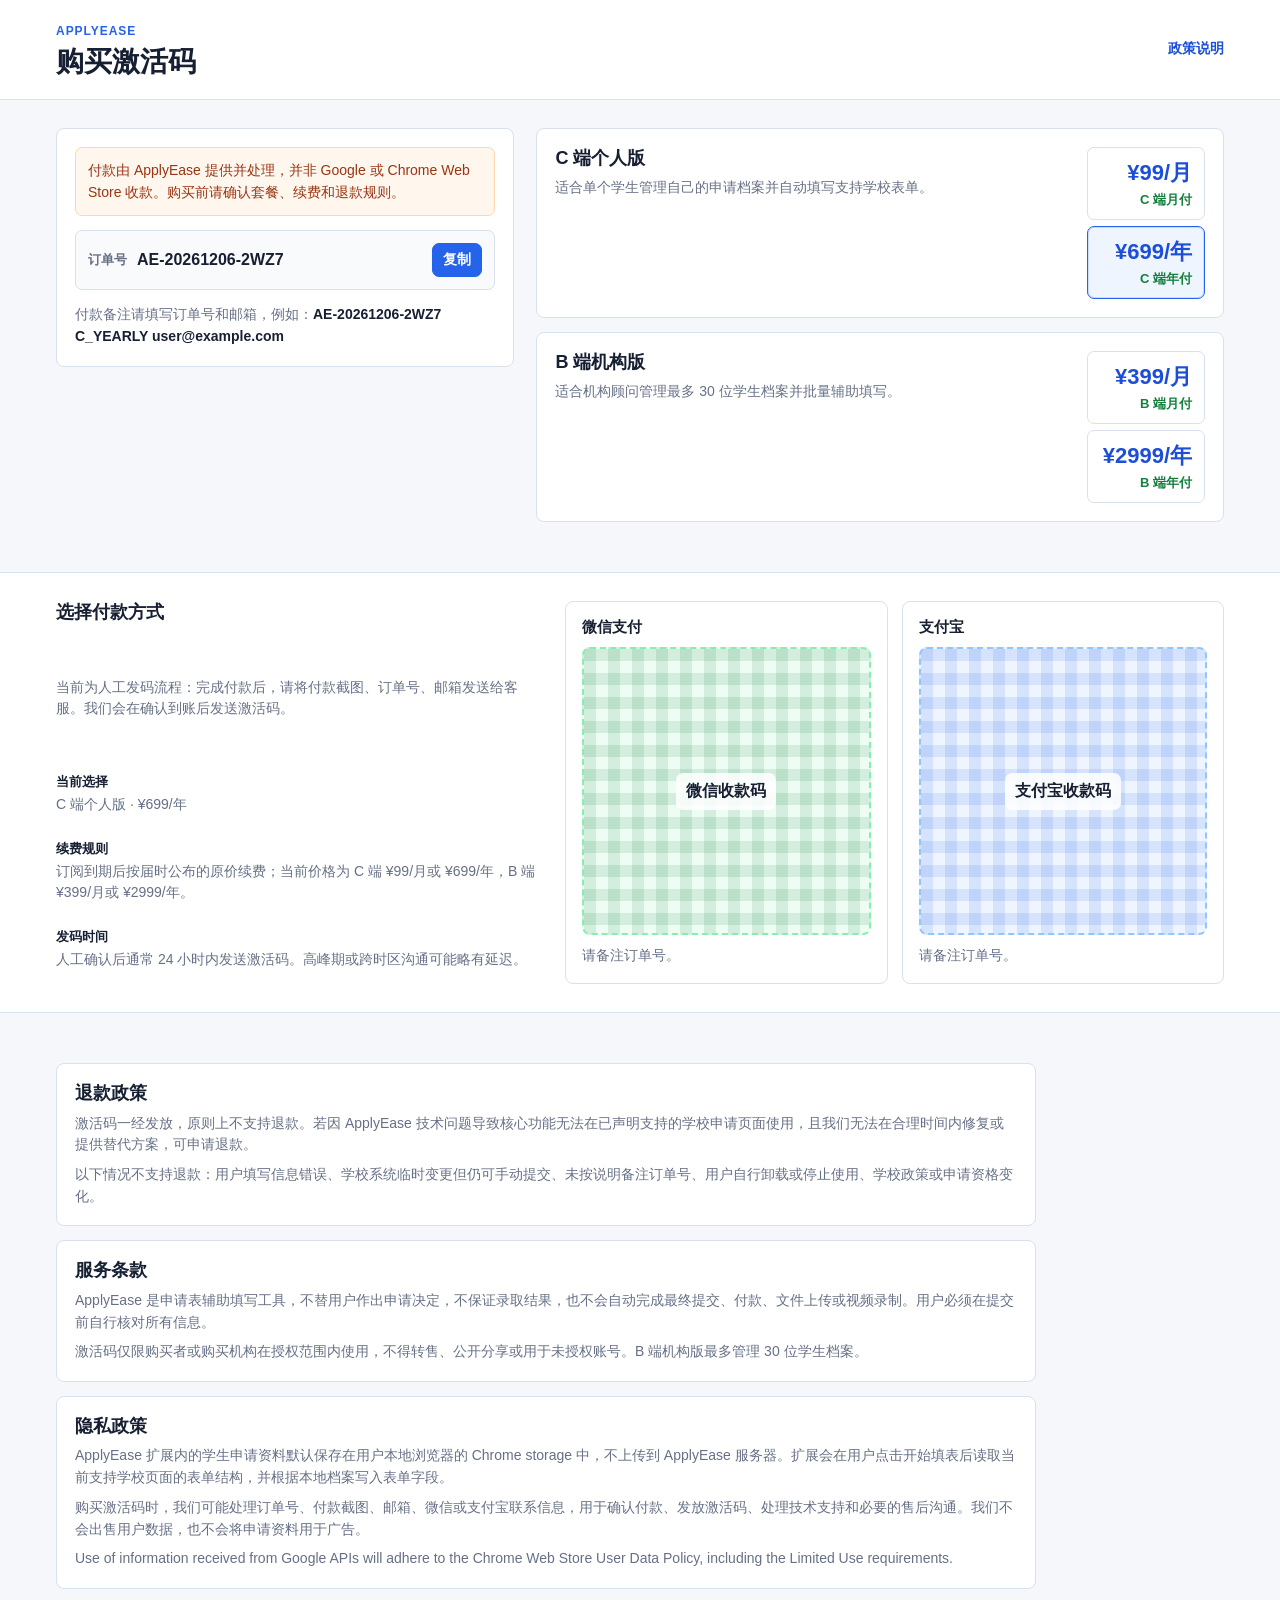
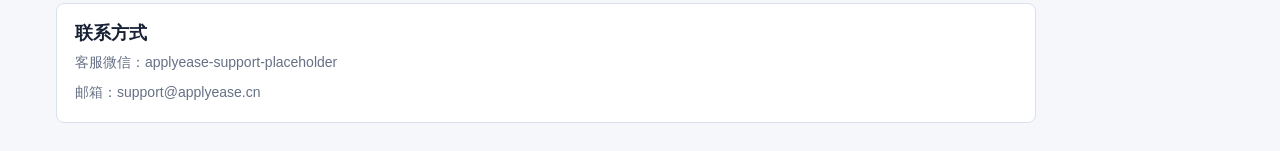
==== index.html @ 9ea3ce3e "Add ApplyEase checkout pages" ====
<!doctype html>
<html lang="zh-CN">
  <head>
    <meta charset="utf-8" />
    <meta name="viewport" content="width=device-width, initial-scale=1" />
    <meta http-equiv="refresh" content="0; url=./checkout.html" />
    <title>ApplyEase</title>
    <link rel="canonical" href="./checkout.html" />
    <style>
      body {
        display: grid;
        min-height: 100vh;
        place-items: center;
        margin: 0;
        background: #f5f7fb;
        color: #172033;
        font-family: -apple-system, BlinkMacSystemFont, "Segoe UI", sans-serif;
      }

      main {
        display: grid;
        gap: 12px;
        max-width: 520px;
        padding: 24px;
      }

      a {
        color: #2563eb;
        font-weight: 700;
      }
    </style>
  </head>
  <body>
    <main>
      <h1>ApplyEase</h1>
      <p>正在前往购买激活码页面。</p>
      <p><a href="./checkout.html">如果没有自动跳转，请点击这里。</a></p>
    </main>
  </body>
</html>
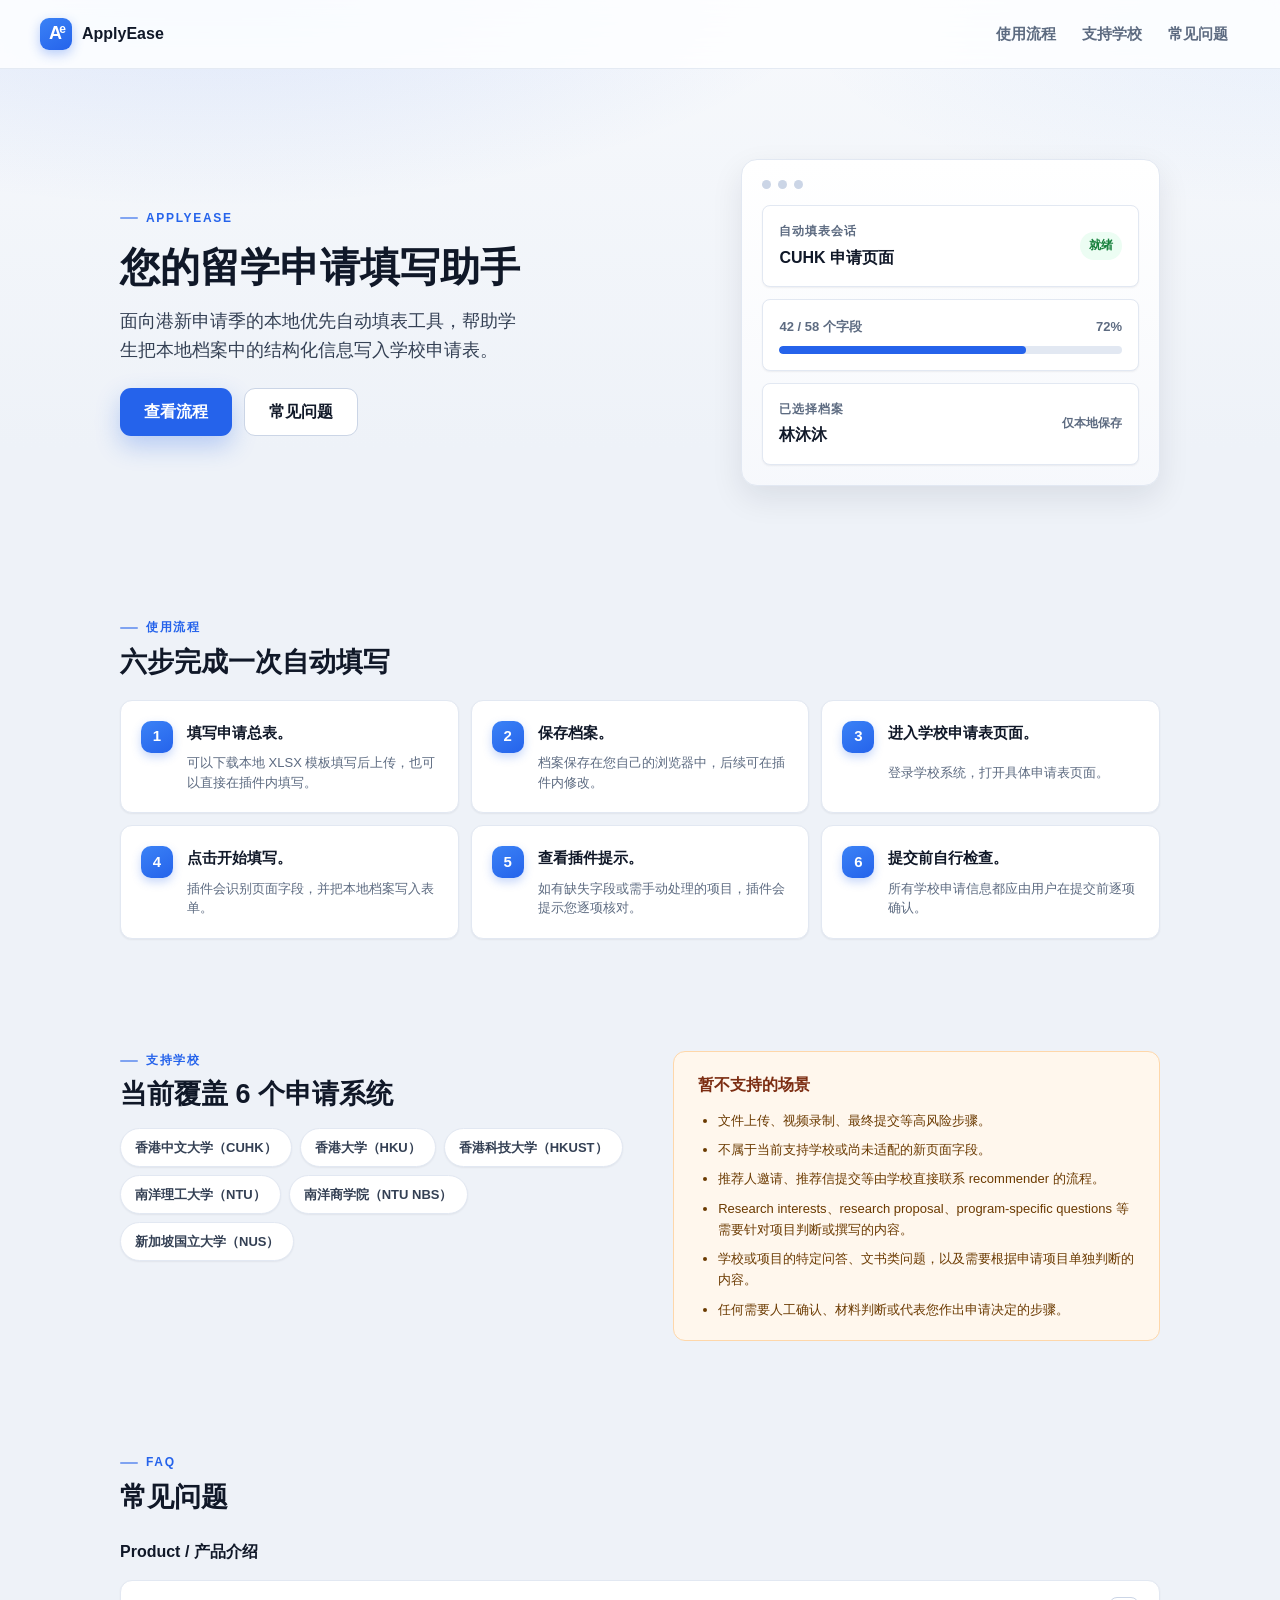
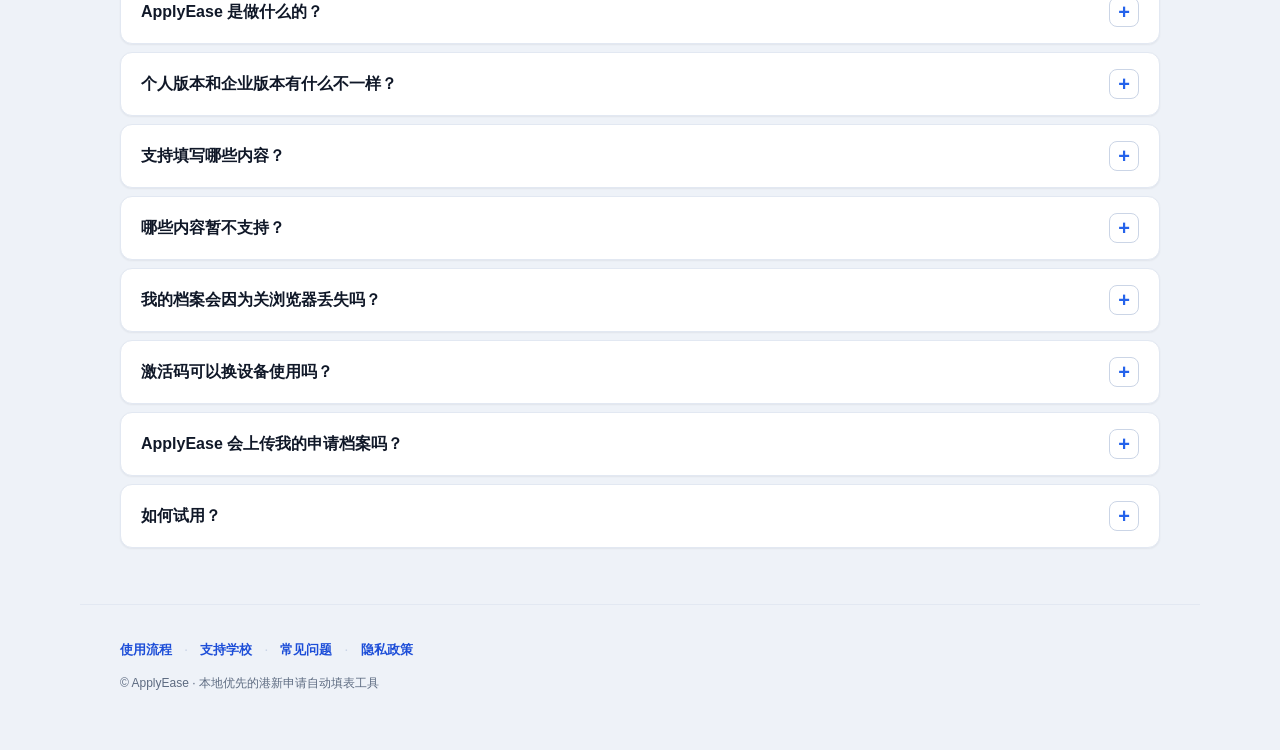
==== commit 3022d319: "chore: serve checkout at domain root, drop /checkout path Rename checkout.html to index.html so appl" ====
--- a/index.html
+++ b/index.html
@@ -3,38 +3,178 @@
   <head>
     <meta charset="utf-8" />
     <meta name="viewport" content="width=device-width, initial-scale=1" />
-    <meta http-equiv="refresh" content="0; url=./checkout.html" />
-    <title>ApplyEase</title>
-    <link rel="canonical" href="./checkout.html" />
-    <style>
-      body {
-        display: grid;
-        min-height: 100vh;
-        place-items: center;
-        margin: 0;
-        background: #f5f7fb;
-        color: #172033;
-        font-family: -apple-system, BlinkMacSystemFont, "Segoe UI", sans-serif;
-      }
-
-      main {
-        display: grid;
-        gap: 12px;
-        max-width: 520px;
-        padding: 24px;
-      }
-
-      a {
-        color: #2563eb;
-        font-weight: 700;
-      }
-    </style>
+    <title>ApplyEase 留学申请填写助手</title>
+    <link rel="icon" href="data:image/svg+xml,%3Csvg xmlns='http://www.w3.org/2000/svg' viewBox='0 0 32 32'%3E%3Crect width='32' height='32' rx='7' fill='%232563eb'/%3E%3Cpath d='M9 22 15 8h3l6 14h-3l-1.2-3H13.2L12 22H9Zm5.2-5.7h4.6L16.5 11l-2.3 5.3Z' fill='white'/%3E%3C/svg%3E" />
+    <link rel="stylesheet" href="checkout.css" />
   </head>
   <body>
-    <main>
-      <h1>ApplyEase</h1>
-      <p>正在前往购买激活码页面。</p>
-      <p><a href="./checkout.html">如果没有自动跳转，请点击这里。</a></p>
+    <header class="topbar">
+      <a class="brand" href="#top" aria-label="ApplyEase home">
+        <span class="brand-mark" aria-hidden="true">
+          <span class="brand-a">A</span>
+          <span class="brand-e">e</span>
+        </span>
+        <span class="brand-name">ApplyEase</span>
+      </a>
+      <nav aria-label="Website sections">
+        <a href="#workflow">使用流程</a>
+        <a href="#schools">支持学校</a>
+        <a href="#faq">常见问题</a>
+      </nav>
+    </header>
+
+    <main id="top">
+      <section class="hero-band">
+        <div class="hero-copy">
+          <p class="eyebrow">ApplyEase</p>
+          <h1>您的留学申请填写助手</h1>
+          <p class="hero-subtitle">面向港新申请季的本地优先自动填表工具，帮助学生把本地档案中的结构化信息写入学校申请表。</p>
+          <div class="hero-actions" aria-label="Website actions">
+            <a class="primary-link" href="#workflow">查看流程</a>
+            <a class="secondary-link" href="#faq">常见问题</a>
+          </div>
+        </div>
+        <div class="product-preview" aria-label="ApplyEase product preview">
+          <div class="preview-window-bar">
+            <span></span>
+            <span></span>
+            <span></span>
+          </div>
+          <div class="preview-card">
+            <div>
+              <p class="preview-kicker">自动填表会话</p>
+              <strong>CUHK 申请页面</strong>
+            </div>
+            <span class="preview-pill">就绪</span>
+          </div>
+          <div class="preview-progress">
+            <div class="preview-progress-meta">
+              <span>42 / 58 个字段</span>
+              <span>72%</span>
+            </div>
+            <div class="preview-track"><span></span></div>
+          </div>
+          <div class="preview-card">
+            <div>
+              <p class="preview-kicker">已选择档案</p>
+              <strong>林沐沐</strong>
+            </div>
+            <span class="preview-muted">仅本地保存</span>
+          </div>
+        </div>
+      </section>
+
+      <section class="workflow-band" aria-label="使用流程">
+        <div id="workflow" class="section-heading">
+          <p class="eyebrow">使用流程</p>
+          <h2>六步完成一次自动填写</h2>
+        </div>
+        <ol class="workflow-list">
+          <li><strong>填写申请总表。</strong><span>可以下载本地 XLSX 模板填写后上传，也可以直接在插件内填写。</span></li>
+          <li><strong>保存档案。</strong><span>档案保存在您自己的浏览器中，后续可在插件内修改。</span></li>
+          <li><strong>进入学校申请表页面。</strong><span>登录学校系统，打开具体申请表页面。</span></li>
+          <li><strong>点击开始填写。</strong><span>插件会识别页面字段，并把本地档案写入表单。</span></li>
+          <li><strong>查看插件提示。</strong><span>如有缺失字段或需手动处理的项目，插件会提示您逐项核对。</span></li>
+          <li><strong>提交前自行检查。</strong><span>所有学校申请信息都应由用户在提交前逐项确认。</span></li>
+        </ol>
+      </section>
+
+      <section class="scope-band" aria-label="支持学校">
+        <div>
+          <div id="schools" class="section-heading">
+            <p class="eyebrow">支持学校</p>
+            <h2>当前覆盖 6 个申请系统</h2>
+          </div>
+          <div class="school-grid" aria-label="Supported schools">
+            <span>香港中文大学（CUHK）</span>
+            <span>香港大学（HKU）</span>
+            <span>香港科技大学（HKUST）</span>
+            <span>南洋理工大学（NTU）</span>
+            <span>南洋商学院（NTU NBS）</span>
+            <span>新加坡国立大学（NUS）</span>
+          </div>
+        </div>
+        <div class="unsupported-panel">
+          <h3>暂不支持的场景</h3>
+          <ul>
+            <li>文件上传、视频录制、最终提交等高风险步骤。</li>
+            <li>不属于当前支持学校或尚未适配的新页面字段。</li>
+            <li>推荐人邀请、推荐信提交等由学校直接联系 recommender 的流程。</li>
+            <li>Research interests、research proposal、program-specific questions 等需要针对项目判断或撰写的内容。</li>
+            <li>学校或项目的特定问答、文书类问题，以及需要根据申请项目单独判断的内容。</li>
+            <li>任何需要人工确认、材料判断或代表您作出申请决定的步骤。</li>
+          </ul>
+        </div>
+      </section>
+
+      <section class="faq-band" aria-label="常见问题">
+        <div id="faq" class="section-heading">
+          <p class="eyebrow">FAQ</p>
+          <h2>常见问题</h2>
+        </div>
+        <div class="faq-sections">
+          <section class="faq-group" aria-labelledby="faq-product-title">
+            <h3 id="faq-product-title">Product / 产品介绍</h3>
+            <div class="accordion-list">
+              <details class="accordion-item">
+                <summary>ApplyEase 是做什么的？</summary>
+                <p>ApplyEase 是一个 Chrome 扩展，用来把用户本地保存的学生档案信息辅助写入学校申请表。它更适合处理个人信息、联系方式、教育经历、考试成绩、工作经历、奖项、活动和发表经历等结构化字段。</p>
+              </details>
+              <details class="accordion-item">
+                <summary>个人版本和企业版本有什么不一样？</summary>
+                <p>个人版本用于管理 1 个学生档案；企业版本支持管理 1-30 个学生档案，并可在不同学生档案之间切换。</p>
+              </details>
+              <details class="accordion-item">
+                <summary>支持填写哪些内容？</summary>
+                <p>ApplyEase 支持填写个人信息、联系方式、教育经历、考试成绩、工作/实习经历、奖项、活动、发表/研究经历等结构化字段。</p>
+              </details>
+              <details class="accordion-item">
+                <summary>哪些内容暂不支持？</summary>
+                <p>暂不支持文件上传、视频录制、最终提交页、未适配学校页面，以及需要人工判断、创作或改写申请内容的场景。学校表单有时会有改动，提交申请前请您务必细心核对所有字段。</p>
+              </details>
+              <details class="accordion-item">
+                <summary>我的档案会因为关浏览器丢失吗？</summary>
+                <p>不会。您的申请档案只保存在您自己的浏览器里，不上传云端，不发送给 AI，完全隐私。</p>
+                <p><strong>✓ 不会丢失：</strong>关闭浏览器、重启电脑、关闭插件面板、扩展更新版本 —— 数据全部保留。再次打开扩展，档案自动恢复。</p>
+                <p><strong>⚠️ 以下情况会丢失，请提前导出备份：</strong></p>
+                <ul>
+                  <li>在「我的档案」表单里填了内容但<strong>没点保存</strong>就关闭窗口 —— 未保存的内容会丢</li>
+                  <li>在 Chrome 设置里<strong>清除浏览数据</strong>，并选择清除网站或扩展相关数据</li>
+                  <li><strong>卸载 ApplyEase 扩展</strong>或删除当前 Chrome 用户资料</li>
+                  <li>在 Chrome <strong>无痕（隐私）模式</strong>下使用扩展 —— 关闭无痕窗口即清除</li>
+                  <li><strong>换设备 / 重装系统</strong> —— 扩展数据只存本地，不跨设备同步。请提前下载档案备份或 PDF 留底</li>
+                </ul>
+                <p><strong>建议：</strong>每次重大修改后下载一份档案备份，存到云盘或邮箱里。换设备时上传备份即可恢复。</p>
+              </details>
+              <details class="accordion-item">
+                <summary>激活码可以换设备使用吗？</summary>
+                <p>暂不支持。激活码会绑定到首次激活时的浏览器资料/设备。</p>
+              </details>
+              <details class="accordion-item">
+                <summary>ApplyEase 会上传我的申请档案吗？</summary>
+                <p>不会。申请档案只存在您的本地浏览器中，不会上传云端，不会发给 AI，不会发给服务端。</p>
+              </details>
+              <details class="accordion-item">
+                <summary>如何试用？</summary>
+                <p>请联系客服。</p>
+              </details>
+            </div>
+          </section>
+        </div>
+      </section>
+
+      <footer class="site-footer">
+        <p class="footer-links">
+          <a href="#workflow">使用流程</a>
+          <span aria-hidden="true">·</span>
+          <a href="#schools">支持学校</a>
+          <span aria-hidden="true">·</span>
+          <a href="#faq">常见问题</a>
+          <span aria-hidden="true">·</span>
+          <a href="privacy.html">隐私政策</a>
+        </p>
+        <p class="footer-copy">© ApplyEase · 本地优先的港新申请自动填表工具</p>
+      </footer>
     </main>
   </body>
 </html>
--- a/checkout.css
+++ b/checkout.css
@@ -0,0 +1,904 @@
+/* ==========================================================================
+   ApplyEase Checkout — design system
+   纯静态：仅 CSS + 系统字体栈，无框架、无外部依赖。
+   ========================================================================== */
+:root {
+  color-scheme: light;
+
+  /* 配色：以信任蓝为主色，中性灰打底，暖色用于边界提醒 */
+  --bg: #eef2f8;
+  --bg-grad-top: #f7f9fc;
+  --ink: #101828;
+  --ink-soft: #344054;
+  --muted: #5d6b81;
+  --line: #e2e8f2;
+  --line-strong: #cbd5e6;
+  --panel: #ffffff;
+  --panel-tint: #f6f8fc;
+
+  --primary: #2563eb;
+  --primary-dark: #1d4ed8;
+  --primary-soft: #eef4ff;
+  --primary-ring: rgba(37, 99, 235, 0.2);
+
+  --warn-ink: #7c2d12;
+  --warn-soft: #fff7ed;
+  --warn-line: #fed7aa;
+
+  /* 字号阶梯 */
+  --text-xs: 12px;
+  --text-sm: 13px;
+  --text-base: 15px;
+  --text-md: 16px;
+  --text-lg: 18px;
+  --text-xl: 22px;
+  --text-2xl: 26px;
+
+  /* 间距阶梯（4px 基础） */
+  --space-1: 4px;
+  --space-2: 8px;
+  --space-3: 12px;
+  --space-4: 16px;
+  --space-5: 20px;
+  --space-6: 24px;
+  --space-8: 32px;
+  --space-10: 40px;
+  --space-12: 56px;
+
+  /* 圆角与阴影 */
+  --radius-sm: 8px;
+  --radius: 12px;
+  --radius-lg: 16px;
+  --radius-xl: 22px;
+  --shadow-sm: 0 1px 2px rgba(16, 24, 40, 0.06);
+  --shadow: 0 12px 32px rgba(16, 24, 40, 0.09);
+  --shadow-lg: 0 28px 64px rgba(16, 24, 40, 0.16);
+  --shadow-primary: 0 10px 24px rgba(37, 99, 235, 0.28);
+
+  --maxw: 1120px;
+  --header-h: 88px;
+}
+
+* {
+  box-sizing: border-box;
+}
+
+html {
+  scroll-behavior: smooth;
+  scroll-padding-top: var(--header-h);
+}
+
+body {
+  margin: 0;
+  background: var(--bg);
+  color: var(--ink);
+  font-family: -apple-system, BlinkMacSystemFont, "Segoe UI", "PingFang SC",
+    "Hiragino Sans GB", "Microsoft YaHei", "Helvetica Neue", Arial, sans-serif;
+  font-size: var(--text-base);
+  line-height: 1.62;
+  -webkit-font-smoothing: antialiased;
+  text-rendering: optimizeLegibility;
+  position: relative;
+}
+
+h1,
+h2,
+h3,
+p,
+dl,
+ul {
+  margin: 0;
+}
+
+h1 {
+  color: var(--ink);
+  font-size: 40px;
+  line-height: 1.16;
+  letter-spacing: 0;
+}
+
+h2 {
+  font-size: 27px;
+  line-height: 1.25;
+  letter-spacing: 0;
+  color: var(--ink);
+}
+
+h3 {
+  font-size: var(--text-lg);
+  letter-spacing: 0;
+  color: var(--ink);
+}
+
+p,
+li,
+dd {
+  color: var(--muted);
+  font-size: var(--text-base);
+  line-height: 1.64;
+}
+
+a {
+  color: var(--primary-dark);
+}
+
+a:focus-visible,
+button:focus-visible,
+summary:focus-visible {
+  outline: 3px solid var(--primary-ring);
+  outline-offset: 3px;
+  border-radius: 6px;
+}
+
+/* --------------------------------------------------------------------------
+   Top bar
+   -------------------------------------------------------------------------- */
+.topbar {
+  position: sticky;
+  top: 0;
+  z-index: 30;
+  display: flex;
+  align-items: center;
+  gap: var(--space-5);
+  padding: 14px clamp(18px, 5vw, 40px);
+  border-bottom: 1px solid rgba(226, 232, 242, 0.9);
+  background: rgba(255, 255, 255, 0.82);
+  backdrop-filter: saturate(170%) blur(16px);
+  -webkit-backdrop-filter: saturate(170%) blur(16px);
+}
+
+.brand {
+  display: inline-flex;
+  align-items: center;
+  gap: 10px;
+  color: var(--ink);
+  font-weight: 850;
+  text-decoration: none;
+}
+
+.brand-mark {
+  position: relative;
+  display: block;
+  width: 32px;
+  height: 32px;
+  border-radius: 9px;
+  background: linear-gradient(150deg, #3b82f6, #2563eb);
+  color: #ffffff;
+  box-shadow: 0 4px 12px rgba(37, 99, 235, 0.32);
+}
+
+.brand-a {
+  position: absolute;
+  left: 9px;
+  top: 6px;
+  font-size: 18px;
+  font-weight: 900;
+  line-height: 1;
+}
+
+.brand-e {
+  position: absolute;
+  right: 6px;
+  top: 5px;
+  font-size: 12px;
+  font-weight: 900;
+  line-height: 1;
+}
+
+.brand-name {
+  font-size: var(--text-md);
+  font-weight: 850;
+  letter-spacing: 0;
+}
+
+.topbar nav {
+  display: flex;
+  align-items: center;
+  gap: 2px;
+  margin-left: auto;
+}
+
+.topbar nav a {
+  padding: 8px 12px;
+  border-radius: 8px;
+  color: var(--muted);
+  font-size: var(--text-base);
+  font-weight: 650;
+  text-decoration: none;
+  transition: color 0.15s ease, background 0.15s ease;
+}
+
+.topbar nav a:hover {
+  color: var(--ink);
+  background: var(--panel-tint);
+}
+
+.topbar nav a[aria-current="page"] {
+  color: var(--primary-dark);
+  background: var(--primary-soft);
+}
+
+/* --------------------------------------------------------------------------
+   Layout band rhythm — 每个 section 居中、统一最大宽度
+   -------------------------------------------------------------------------- */
+main {
+  display: block;
+}
+
+section[id],
+div[id] {
+  scroll-margin-top: var(--space-3);
+}
+
+.section-heading[id] {
+  scroll-margin-top: var(--space-3);
+}
+
+.workflow-band,
+.scope-band,
+.faq-band,
+.contact-band {
+  max-width: var(--maxw);
+  margin-inline: auto;
+  padding: var(--space-12) clamp(18px, 5vw, 40px);
+}
+
+.section-heading {
+  display: grid;
+  gap: var(--space-2);
+  margin-bottom: var(--space-6);
+  max-width: 64ch;
+}
+
+.eyebrow {
+  display: inline-flex;
+  align-items: center;
+  gap: 8px;
+  color: var(--primary);
+  font-size: var(--text-xs);
+  font-weight: 850;
+  letter-spacing: 0.14em;
+  text-transform: uppercase;
+}
+
+.eyebrow::before {
+  content: "";
+  width: 18px;
+  height: 2px;
+  border-radius: 2px;
+  background: currentColor;
+  opacity: 0.55;
+}
+
+/* --------------------------------------------------------------------------
+   Hero
+   -------------------------------------------------------------------------- */
+.hero-band {
+  display: grid;
+  grid-template-columns: minmax(0, 1.1fr) minmax(300px, 0.82fr);
+  gap: clamp(28px, 5vw, 60px);
+  align-items: center;
+  max-width: var(--maxw);
+  margin-inline: auto;
+  padding: clamp(52px, 7vw, 92px) clamp(18px, 5vw, 40px) clamp(44px, 6vw, 76px);
+}
+
+.hero-band::before {
+  content: "";
+  position: absolute;
+  inset: 0 0 auto 0;
+  height: 560px;
+  z-index: -1;
+  background:
+    radial-gradient(1100px 440px at 16% -10%, rgba(37, 99, 235, 0.14), transparent 60%),
+    radial-gradient(760px 320px at 100% 0%, rgba(59, 130, 246, 0.08), transparent 65%),
+    linear-gradient(180deg, var(--bg-grad-top) 0%, var(--bg) 80%);
+}
+
+.hero-copy {
+  display: grid;
+  align-content: center;
+  gap: var(--space-4);
+}
+
+.hero-subtitle {
+  color: var(--ink-soft);
+  font-size: 18px;
+  line-height: 1.6;
+  max-width: 40ch;
+}
+
+.hero-actions {
+  display: flex;
+  flex-wrap: wrap;
+  gap: var(--space-3);
+  padding-top: var(--space-2);
+}
+
+.primary-link,
+.secondary-link {
+  display: inline-grid;
+  place-items: center;
+  min-height: 48px;
+  padding: 0 24px;
+  border-radius: 11px;
+  font-size: var(--text-md);
+  font-weight: 800;
+  text-decoration: none;
+  transition: background 0.15s ease, transform 0.1s ease, box-shadow 0.15s ease,
+    border-color 0.15s ease, color 0.15s ease;
+}
+
+.primary-link {
+  background: var(--primary);
+  color: #ffffff;
+  box-shadow: var(--shadow-primary);
+}
+
+.primary-link:hover {
+  background: var(--primary-dark);
+  box-shadow: 0 14px 30px rgba(37, 99, 235, 0.34);
+}
+
+.primary-link:active,
+.secondary-link:active {
+  transform: translateY(1px);
+}
+
+.secondary-link {
+  border: 1px solid var(--line-strong);
+  background: #ffffff;
+  color: var(--ink);
+}
+
+.secondary-link:hover {
+  border-color: var(--primary);
+  color: var(--primary-dark);
+}
+
+.product-preview {
+  display: grid;
+  gap: var(--space-3);
+  padding: var(--space-5);
+  border: 1px solid var(--line);
+  border-radius: var(--radius-lg);
+  background:
+    linear-gradient(180deg, rgba(255, 255, 255, 0.96), rgba(246, 248, 252, 0.96)),
+    var(--panel);
+  box-shadow: var(--shadow);
+}
+
+.preview-window-bar {
+  display: flex;
+  gap: 7px;
+  margin-bottom: var(--space-1);
+}
+
+.preview-window-bar span {
+  width: 9px;
+  height: 9px;
+  border-radius: 999px;
+  background: var(--line-strong);
+}
+
+.preview-card,
+.preview-progress {
+  border: 1px solid var(--line);
+  border-radius: var(--radius-sm);
+  background: #ffffff;
+  box-shadow: var(--shadow-sm);
+}
+
+.preview-card {
+  display: flex;
+  align-items: center;
+  justify-content: space-between;
+  gap: var(--space-4);
+  padding: var(--space-4);
+}
+
+.preview-kicker {
+  margin-bottom: 3px;
+  color: var(--muted);
+  font-size: var(--text-xs);
+  font-weight: 750;
+  letter-spacing: 0.08em;
+  text-transform: uppercase;
+}
+
+.preview-card strong {
+  color: var(--ink);
+  font-size: var(--text-md);
+  font-weight: 800;
+}
+
+.preview-pill,
+.preview-muted {
+  white-space: nowrap;
+  font-size: var(--text-xs);
+  font-weight: 800;
+}
+
+.preview-pill {
+  padding: 4px 9px;
+  border-radius: 999px;
+  background: #ecfdf3;
+  color: #16803c;
+}
+
+.preview-muted {
+  color: var(--muted);
+}
+
+.preview-progress {
+  display: grid;
+  gap: var(--space-2);
+  padding: var(--space-4);
+}
+
+.preview-progress-meta {
+  display: flex;
+  justify-content: space-between;
+  color: var(--muted);
+  font-size: var(--text-sm);
+  font-weight: 700;
+}
+
+.preview-track {
+  height: 8px;
+  overflow: hidden;
+  border-radius: 999px;
+  background: var(--line);
+}
+
+.preview-track span {
+  display: block;
+  width: 72%;
+  height: 100%;
+  border-radius: inherit;
+  background: var(--primary);
+}
+
+.hero-disclaimer {
+  margin-top: var(--space-5);
+  padding: var(--space-4) var(--space-5);
+  background: var(--warn-soft);
+  border: 1px solid var(--warn-line);
+  border-left: 4px solid #e6a23c;
+  border-radius: var(--radius-sm);
+  color: #6b3a00;
+  font-size: var(--text-sm);
+  line-height: 1.55;
+}
+
+.hero-disclaimer strong {
+  color: #5a2d00;
+}
+
+/* workflow */
+.workflow-band .section-heading {
+  margin-bottom: var(--space-5);
+}
+
+.workflow-list {
+  display: grid;
+  grid-template-columns: repeat(3, minmax(0, 1fr));
+  gap: var(--space-3);
+  padding: 0;
+  margin: 0;
+  list-style: none;
+  counter-reset: workflow;
+}
+
+.workflow-list li {
+  position: relative;
+  display: grid;
+  gap: var(--space-2);
+  padding: var(--space-5) var(--space-5) var(--space-5) 66px;
+  border: 1px solid var(--line);
+  border-radius: var(--radius);
+  background: var(--panel);
+  box-shadow: var(--shadow-sm);
+  counter-increment: workflow;
+}
+
+.workflow-list li::before {
+  content: counter(workflow);
+  position: absolute;
+  top: var(--space-5);
+  left: var(--space-5);
+  display: grid;
+  width: 32px;
+  height: 32px;
+  place-items: center;
+  border-radius: 10px;
+  background: linear-gradient(150deg, #3b82f6, #2563eb);
+  color: #ffffff;
+  font-size: var(--text-base);
+  font-weight: 900;
+  box-shadow: 0 4px 10px rgba(37, 99, 235, 0.26);
+}
+
+.workflow-list strong {
+  color: var(--ink);
+  font-size: var(--text-base);
+  font-weight: 800;
+}
+
+.workflow-list span {
+  color: var(--muted);
+  font-size: var(--text-sm);
+  line-height: 1.5;
+}
+
+/* scope */
+.scope-band {
+  display: grid;
+  grid-template-columns: minmax(280px, 1fr) minmax(280px, 0.92fr);
+  gap: var(--space-6);
+  align-items: start;
+}
+
+.scope-band > div:first-child .section-heading {
+  margin-bottom: var(--space-4);
+}
+
+.school-grid {
+  display: flex;
+  flex-wrap: wrap;
+  gap: var(--space-2);
+}
+
+.school-grid span {
+  padding: 8px 14px;
+  border: 1px solid var(--line);
+  border-radius: 999px;
+  background: var(--panel);
+  color: var(--ink-soft);
+  font-size: var(--text-sm);
+  font-weight: 700;
+  box-shadow: var(--shadow-sm);
+  transition: border-color 0.15s ease, color 0.15s ease;
+}
+
+.school-grid span:hover {
+  border-color: var(--primary);
+  color: var(--primary-dark);
+}
+
+.unsupported-panel {
+  padding: var(--space-5) var(--space-6);
+  border: 1px solid var(--warn-line);
+  border-radius: var(--radius);
+  background: var(--warn-soft);
+}
+
+.unsupported-panel h3 {
+  margin-bottom: var(--space-3);
+  color: var(--warn-ink);
+  font-size: var(--text-md);
+}
+
+.unsupported-panel ul {
+  display: grid;
+  gap: var(--space-2);
+  padding-left: 20px;
+  margin: 0;
+}
+
+.unsupported-panel li {
+  color: #6b3a00;
+  font-size: var(--text-sm);
+}
+
+/* --------------------------------------------------------------------------
+   FAQ
+   -------------------------------------------------------------------------- */
+.faq-band {
+  background: transparent;
+}
+
+.faq-sections {
+  display: grid;
+  gap: var(--space-6);
+}
+
+.faq-group {
+  display: grid;
+  gap: var(--space-3);
+}
+
+.faq-group h3 {
+  padding-bottom: var(--space-1);
+  color: var(--ink);
+  font-size: var(--text-md);
+}
+
+.accordion-list {
+  display: grid;
+  gap: var(--space-2);
+}
+
+.accordion-item {
+  border: 1px solid var(--line);
+  border-radius: var(--radius);
+  background: var(--panel);
+  box-shadow: var(--shadow-sm);
+  overflow: hidden;
+  transition: border-color 0.15s ease, box-shadow 0.15s ease;
+}
+
+.accordion-item[open] {
+  border-color: var(--line-strong);
+  box-shadow: var(--shadow);
+}
+
+.accordion-item summary {
+  display: flex;
+  align-items: center;
+  justify-content: space-between;
+  gap: var(--space-3);
+  min-height: 54px;
+  padding: var(--space-4) var(--space-5);
+  color: var(--ink);
+  font-size: var(--text-md);
+  font-weight: 750;
+  cursor: pointer;
+  list-style: none;
+  transition: background 0.12s ease;
+}
+
+.accordion-item summary:hover {
+  background: var(--panel-tint);
+}
+
+.accordion-item summary::-webkit-details-marker {
+  display: none;
+}
+
+.accordion-item summary::after {
+  content: "+";
+  display: grid;
+  width: 28px;
+  height: 28px;
+  flex: 0 0 auto;
+  place-items: center;
+  border: 1px solid var(--line-strong);
+  border-radius: 8px;
+  color: var(--primary);
+  font-size: 20px;
+  line-height: 1;
+  transition: transform 0.18s ease, background 0.15s ease, color 0.15s ease;
+}
+
+.accordion-item[open] summary {
+  border-bottom: 1px solid var(--line);
+  background: var(--panel-tint);
+}
+
+.accordion-item[open] summary::after {
+  content: "−";
+  background: var(--primary);
+  color: #ffffff;
+  border-color: var(--primary);
+}
+
+.accordion-item p {
+  padding: 0 var(--space-5) var(--space-4);
+  color: var(--muted);
+  font-size: var(--text-base);
+}
+
+.accordion-item p:first-of-type {
+  padding-top: var(--space-4);
+}
+
+/* --------------------------------------------------------------------------
+   Contact
+   -------------------------------------------------------------------------- */
+.contact-list {
+  display: grid;
+  grid-template-columns: repeat(2, minmax(0, 1fr));
+  gap: var(--space-4);
+}
+
+.contact-list article {
+  display: grid;
+  gap: var(--space-2);
+  padding: var(--space-6);
+  border: 1px solid var(--line);
+  border-radius: var(--radius-lg);
+  background: var(--panel);
+  box-shadow: var(--shadow-sm);
+  transition: transform 0.15s ease, box-shadow 0.15s ease;
+}
+
+.contact-list article:hover {
+  transform: translateY(-2px);
+  box-shadow: var(--shadow);
+}
+
+.contact-icon {
+  display: grid;
+  place-items: center;
+  width: 46px;
+  height: 46px;
+  border-radius: 13px;
+  background: var(--primary-soft);
+  font-size: 21px;
+}
+
+.contact-list h3 {
+  font-size: var(--text-md);
+}
+
+.contact-list p {
+  color: var(--ink);
+  font-size: var(--text-base);
+  font-weight: 700;
+}
+
+/* --------------------------------------------------------------------------
+   Policy page
+   -------------------------------------------------------------------------- */
+.policy-page {
+  max-width: var(--maxw);
+  margin-inline: auto;
+  padding: var(--space-12) clamp(18px, 5vw, 40px);
+}
+
+.policy-hero {
+  display: grid;
+  gap: var(--space-3);
+  max-width: 76ch;
+  margin-bottom: var(--space-8);
+}
+
+.policy-updated {
+  color: var(--ink-soft);
+  font-size: var(--text-base);
+  font-weight: 700;
+}
+
+.policy-section {
+  display: grid;
+  gap: var(--space-3);
+  max-width: 86ch;
+  padding-block: var(--space-8);
+  border-top: 1px solid var(--line);
+}
+
+.policy-section h2 {
+  margin-bottom: var(--space-2);
+}
+
+.policy-section h3 {
+  margin-top: var(--space-4);
+  font-size: var(--text-md);
+}
+
+.policy-section ul {
+  display: grid;
+  gap: var(--space-2);
+  padding-left: 22px;
+}
+
+.policy-section li {
+  color: var(--muted);
+}
+
+/* --------------------------------------------------------------------------
+   Footer
+   -------------------------------------------------------------------------- */
+.site-footer {
+  max-width: var(--maxw);
+  margin: 0 auto;
+  padding: var(--space-8) clamp(18px, 5vw, 40px) var(--space-12);
+  border-top: 1px solid var(--line);
+  display: grid;
+  gap: var(--space-3);
+}
+
+.footer-links {
+  display: flex;
+  flex-wrap: wrap;
+  align-items: center;
+  gap: var(--space-2) var(--space-3);
+}
+
+.footer-links a {
+  color: var(--primary-dark);
+  font-size: var(--text-sm);
+  font-weight: 700;
+  text-decoration: none;
+}
+
+.footer-links a:hover {
+  text-decoration: underline;
+  text-underline-offset: 3px;
+}
+
+.footer-links span {
+  color: var(--line-strong);
+}
+
+.footer-copy {
+  font-size: var(--text-xs);
+  color: var(--muted);
+}
+
+/* --------------------------------------------------------------------------
+   Responsive
+   -------------------------------------------------------------------------- */
+@media (max-width: 960px) {
+  .hero-band {
+    grid-template-columns: 1fr;
+    gap: var(--space-6);
+  }
+
+  .workflow-list {
+    grid-template-columns: repeat(2, minmax(0, 1fr));
+  }
+
+  .scope-band {
+    grid-template-columns: 1fr;
+  }
+}
+
+@media (max-width: 720px) {
+  h1 { font-size: 32px; }
+  h2 { font-size: 23px; }
+  .hero-subtitle { font-size: 16px; }
+
+  .topbar {
+    flex-wrap: wrap;
+    gap: var(--space-2) var(--space-3);
+    padding: 12px clamp(16px, 5vw, 24px);
+  }
+
+  .topbar nav {
+    order: 3;
+    width: 100%;
+    margin-left: 0;
+    flex-wrap: wrap;
+    gap: 4px;
+  }
+
+  .topbar nav a {
+    white-space: nowrap;
+  }
+
+  .preview-card {
+    align-items: flex-start;
+    flex-direction: column;
+    gap: var(--space-2);
+  }
+
+  .workflow-band,
+  .scope-band,
+  .faq-band,
+  .contact-band {
+    padding-block: clamp(36px, 8vw, 48px);
+  }
+
+  .workflow-list {
+    grid-template-columns: 1fr;
+  }
+
+  .contact-list {
+    grid-template-columns: 1fr;
+  }
+
+  .hero-actions .primary-link,
+  .hero-actions .secondary-link {
+    flex: 1 1 auto;
+  }
+
+}
+
+@media (prefers-reduced-motion: reduce) {
+  * {
+    scroll-behavior: auto !important;
+    transition: none !important;
+  }
+}
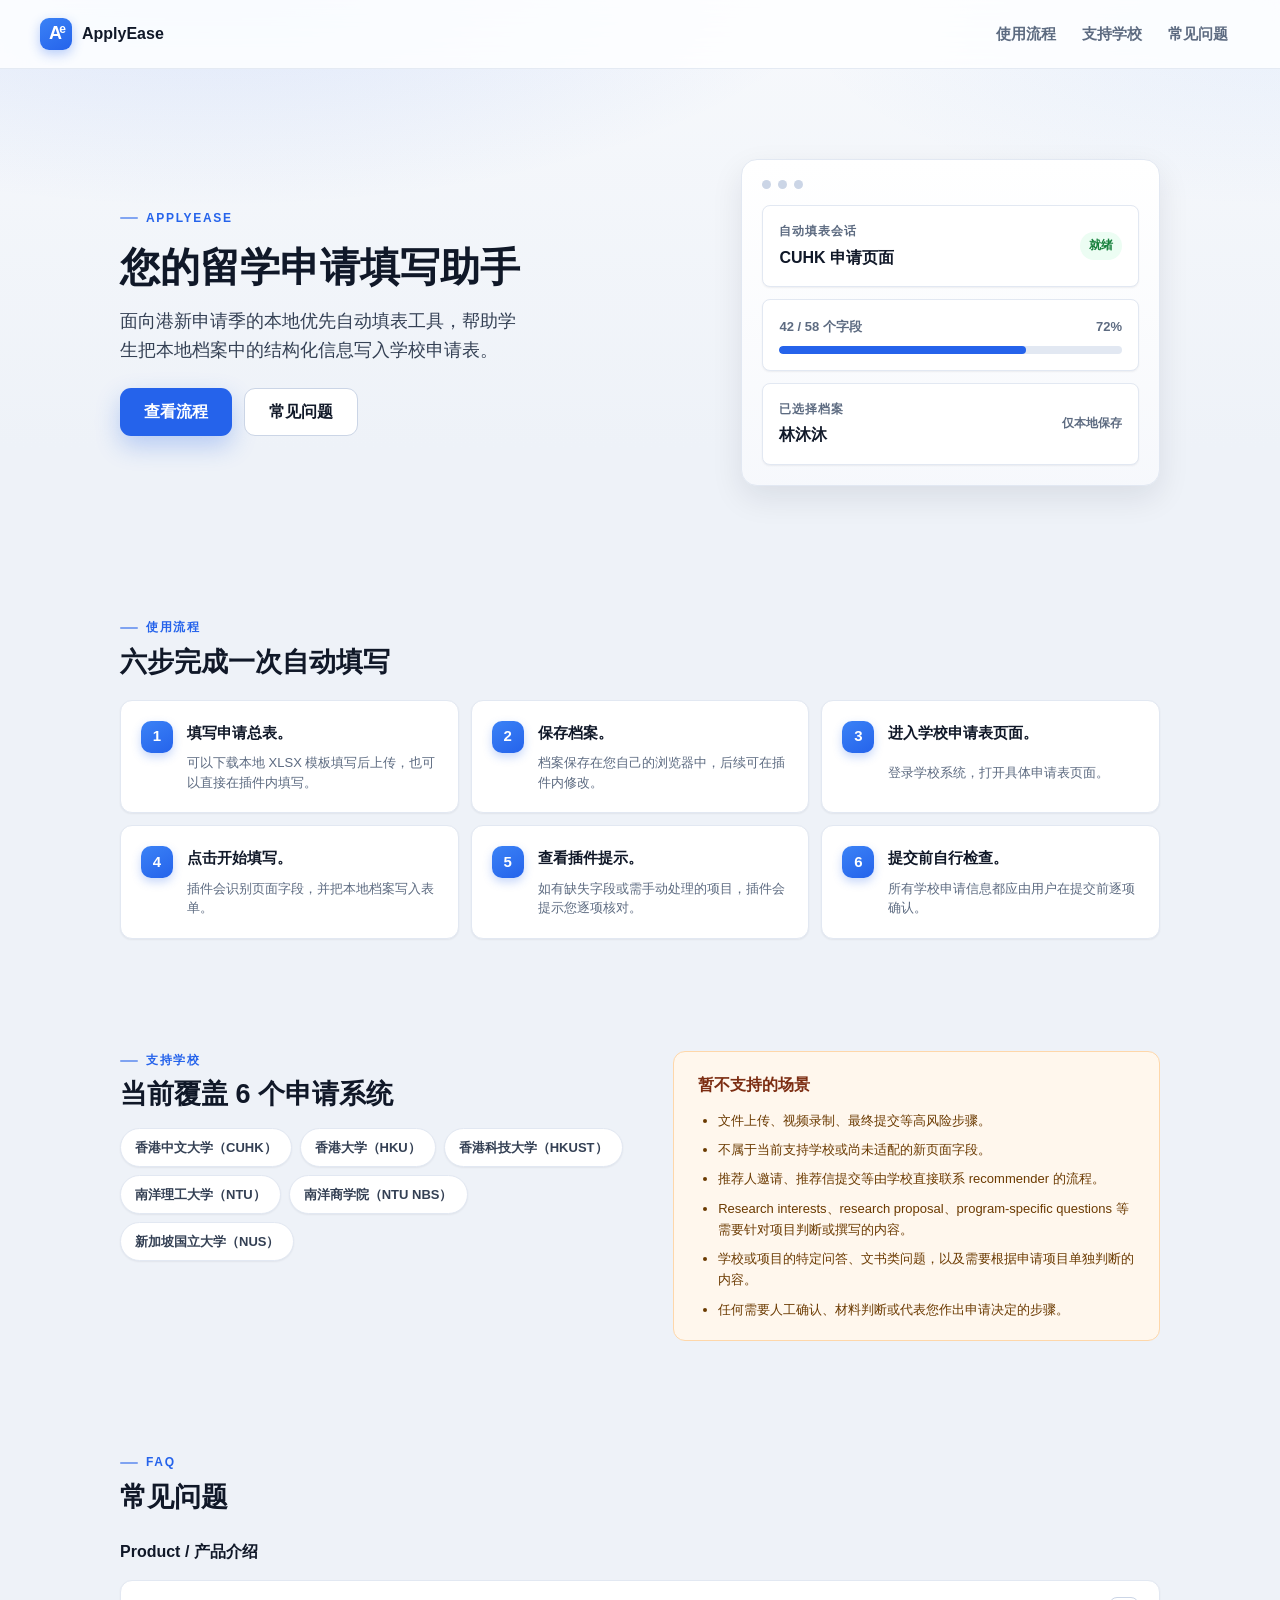
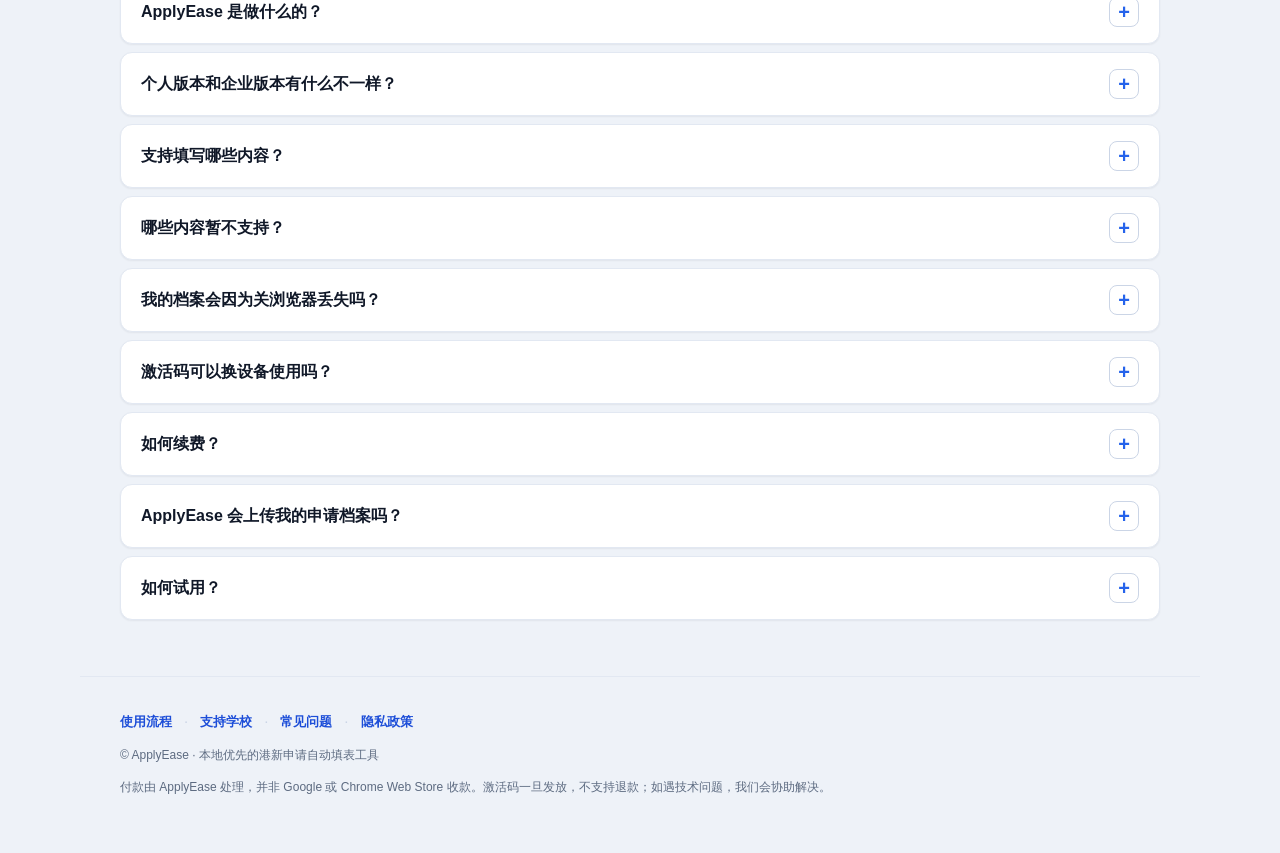
==== commit f020ef30: "chore: clarify checkout refund and renewal notes" ====
--- a/index.html
+++ b/index.html
@@ -151,6 +151,10 @@
                 <p>暂不支持。激活码会绑定到首次激活时的浏览器资料/设备。</p>
               </details>
               <details class="accordion-item">
+                <summary>如何续费？</summary>
+                <p>请联系客服获取新的激活码。续费后，在扩展的激活页面输入新的激活码即可继续使用。</p>
+              </details>
+              <details class="accordion-item">
                 <summary>ApplyEase 会上传我的申请档案吗？</summary>
                 <p>不会。申请档案只存在您的本地浏览器中，不会上传云端，不会发给 AI，不会发给服务端。</p>
               </details>
@@ -174,6 +178,7 @@
           <a href="privacy.html">隐私政策</a>
         </p>
         <p class="footer-copy">© ApplyEase · 本地优先的港新申请自动填表工具</p>
+        <p class="footer-note">付款由 ApplyEase 处理，并非 Google 或 Chrome Web Store 收款。激活码一旦发放，不支持退款；如遇技术问题，我们会协助解决。</p>
       </footer>
     </main>
   </body>
--- a/checkout.css
+++ b/checkout.css
@@ -827,6 +827,13 @@
   color: var(--muted);
 }
 
+.footer-note {
+  max-width: 760px;
+  color: var(--muted);
+  font-size: var(--text-xs);
+  line-height: 1.6;
+}
+
 /* --------------------------------------------------------------------------
    Responsive
    -------------------------------------------------------------------------- */
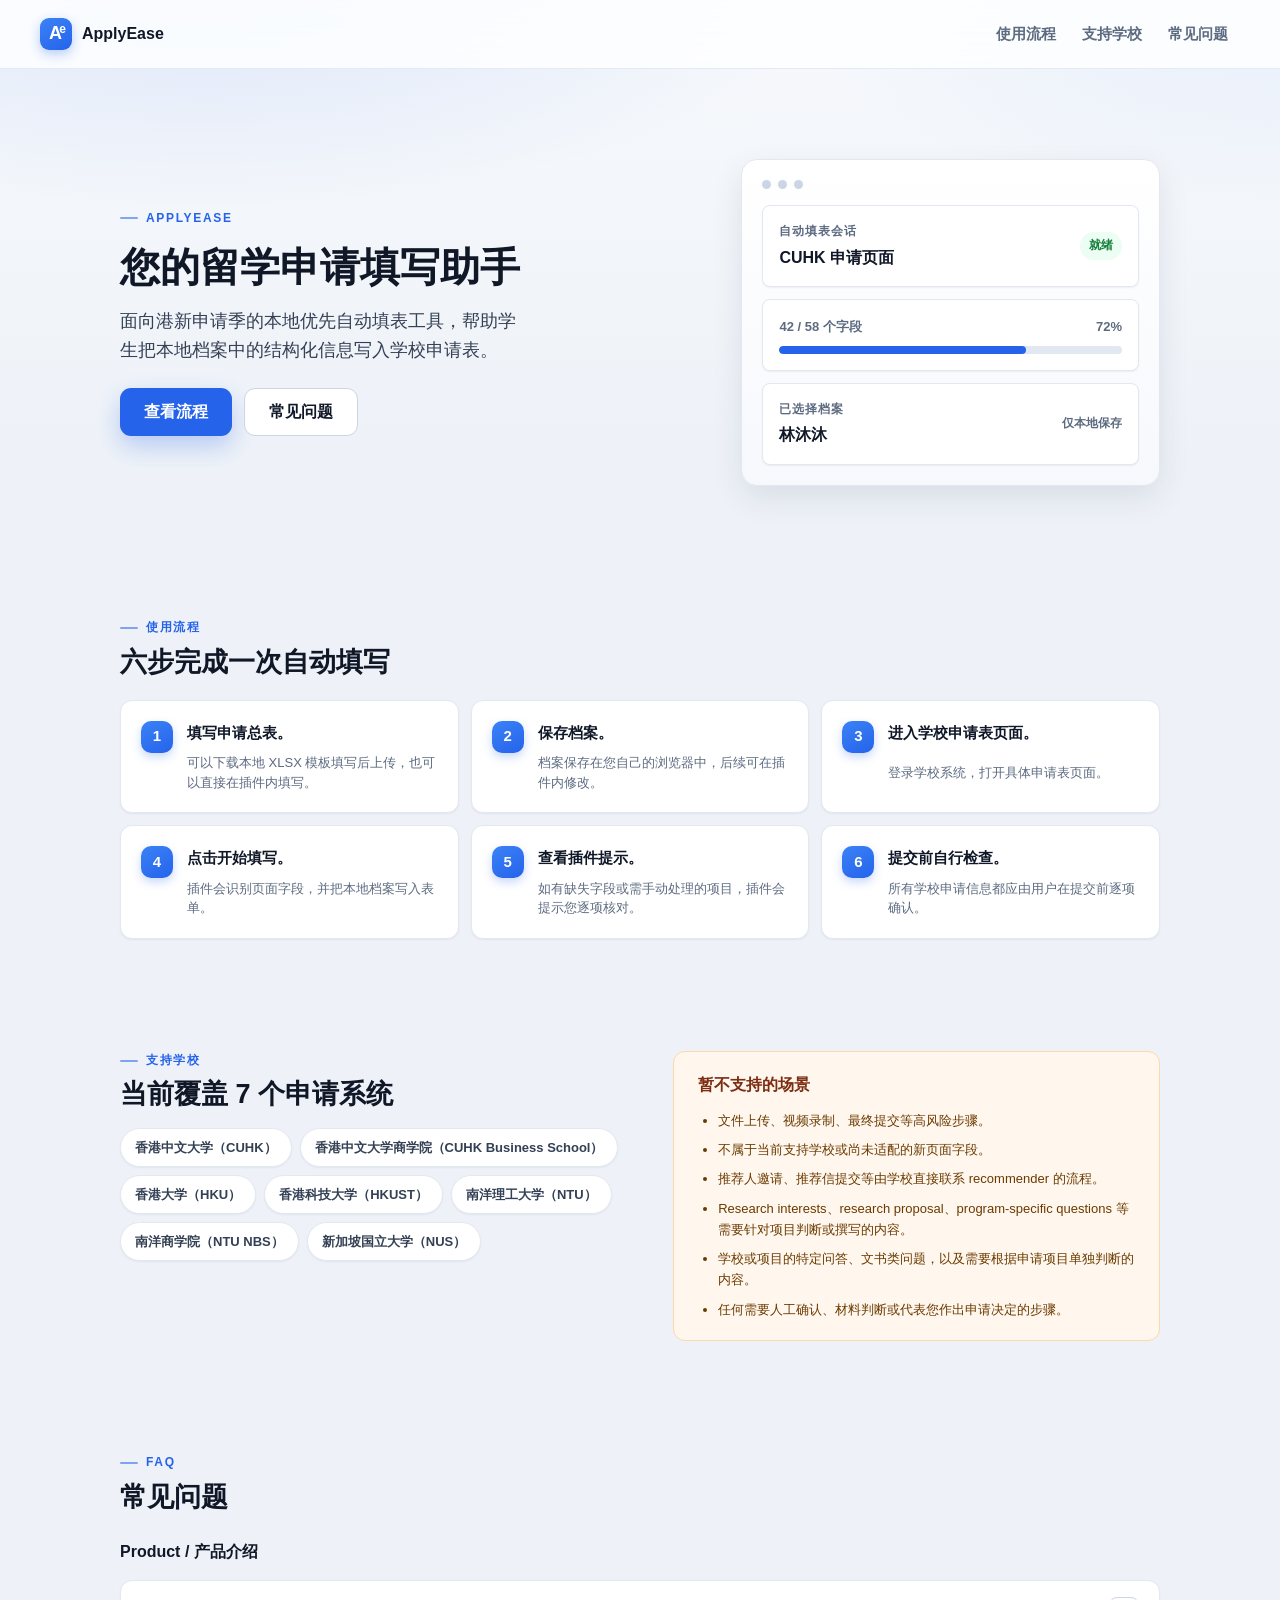
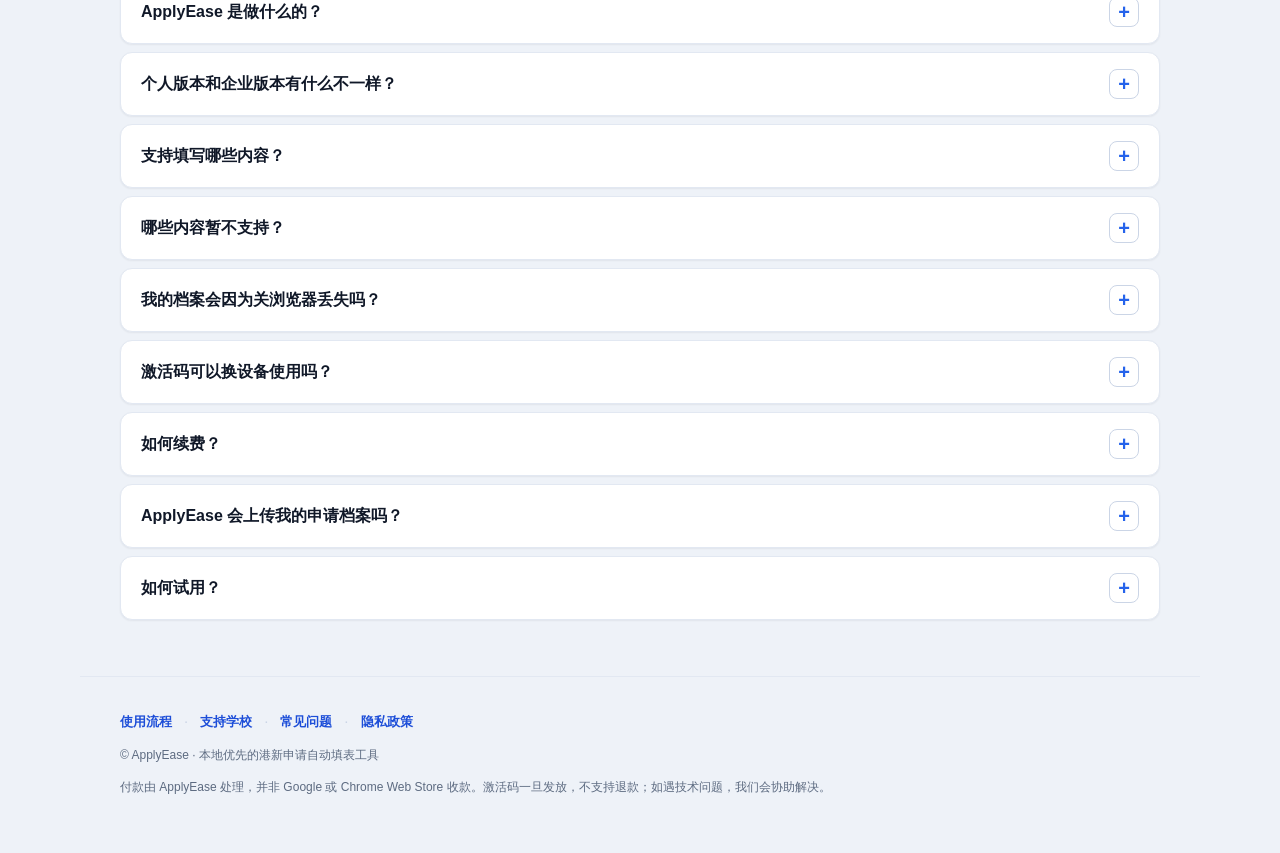
==== commit af23255d: "chore: add CUHK Business School to supported schools (7 systems) Co-Authored-By: Claude Opus 5.5 <no" ====
--- a/index.html
+++ b/index.html
@@ -83,10 +83,11 @@
         <div>
           <div id="schools" class="section-heading">
             <p class="eyebrow">支持学校</p>
-            <h2>当前覆盖 6 个申请系统</h2>
+            <h2>当前覆盖 7 个申请系统</h2>
           </div>
           <div class="school-grid" aria-label="Supported schools">
             <span>香港中文大学（CUHK）</span>
+            <span>香港中文大学商学院（CUHK Business School）</span>
             <span>香港大学（HKU）</span>
             <span>香港科技大学（HKUST）</span>
             <span>南洋理工大学（NTU）</span>
